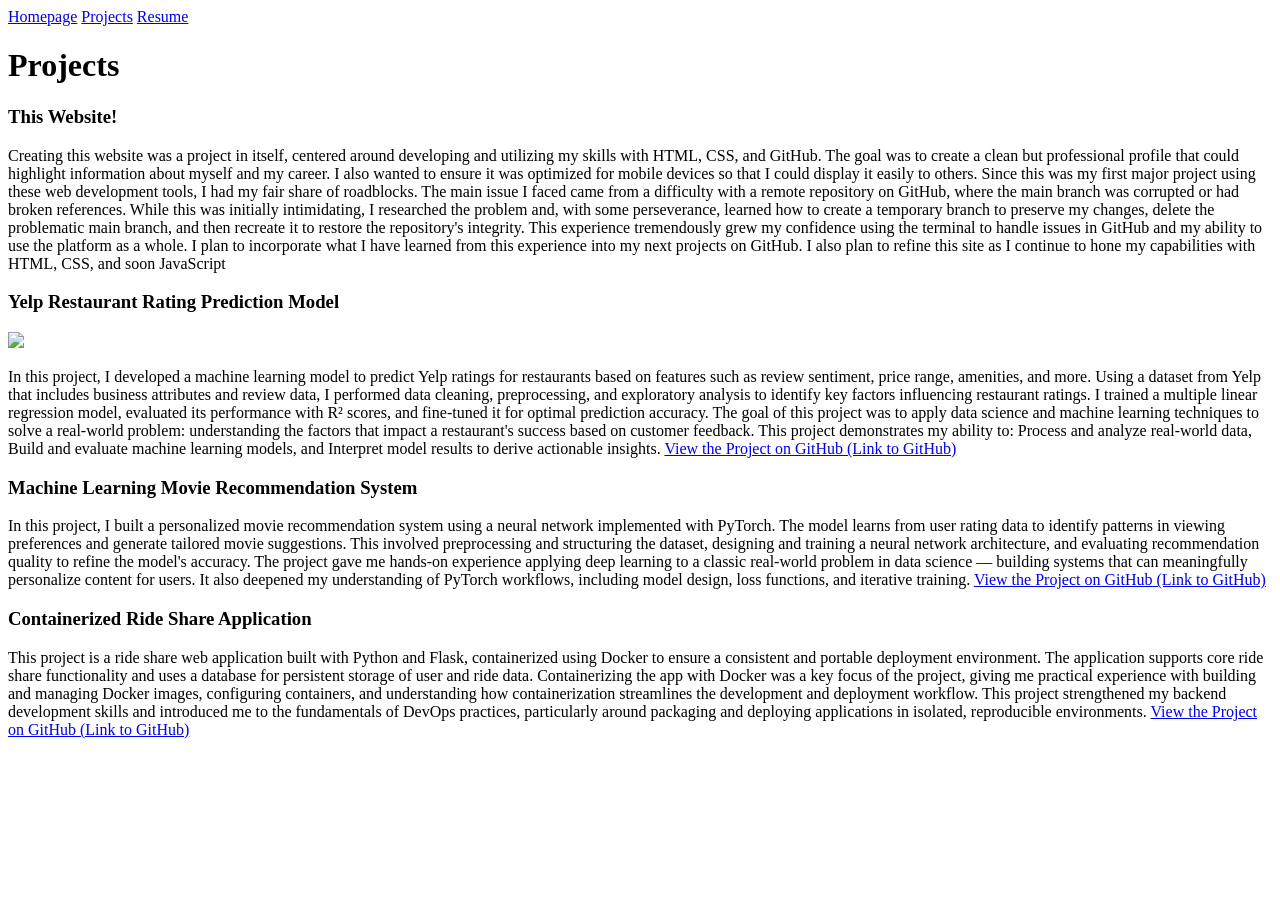
==== projects.html @ 477163e0 "Adding new project information" ====
<!DOCTYPE html>
<html lang="en">
<head>
    <meta charset="UTF-8">
    <meta name="viewport" content="width=device-width, initial-scale=1.0">
    <title>Projects</title>
    <link rel="stylesheet" href="./resources/css/index.css">
</head>
<body class = "main">
    <div class="buttons">
        <a href="./index.html">Homepage</a>
        <a href="./projects.html">Projects</a>
        <a href="./resume.html">Resume</a>
    </div>
    <div  class = "HomepageContent">
        <h1 id = "Title">Projects</h1>
        <div id = "Projects">
            <h3>This Website!</h3>
            <div>
                <p>
                    Creating this website was a project in itself, centered around developing and utilizing my skills with HTML, CSS, and GitHub.
                     The goal was to create a clean but professional profile that could highlight information about myself and my career. I also wanted 
                     to ensure it was optimized for mobile devices so that I could display it easily to others. Since this was my first major project using 
                     these web development tools, I had my fair share of roadblocks. The main issue I faced came from a difficulty with a remote repository on GitHub, where the 
                     main branch was corrupted or had broken references. While this was initially intimidating, I researched the problem and, with some perseverance, 
                     learned how to create a temporary branch to preserve my changes, delete the problematic main branch, and then recreate it to restore the repository's integrity. 
                     This experience tremendously grew my confidence using the terminal to handle issues in GitHub and my ability to use the platform as a whole. 
                     I plan to incorporate what I have learned from this experience into my next projects on GitHub. I also plan to refine this site as 
                     I continue to hone my capabilities with HTML, CSS, and soon JavaScript
                </p>
            </div>
             <h3>Yelp Restaurant Rating Prediction Model</h3>
             <img id="YelpExample" src="./resources/images/YelpRatingModelExample.jpg">
            <div>
                <p>
                    In this project, I developed a machine learning model to predict Yelp ratings for restaurants based on features such as review sentiment, price range, amenities, and more. 
                    Using a dataset from Yelp that includes business attributes and review data, 
                    I performed data cleaning, preprocessing, and exploratory analysis to identify key factors influencing restaurant ratings.
                    I trained a multiple linear regression model, evaluated its performance with R² scores, and fine-tuned it for optimal prediction accuracy. 
                    The goal of this project was to apply data science and machine learning techniques to solve a real-world problem: 
                    understanding the factors that impact a restaurant's success based on customer feedback.
                    This project demonstrates my ability to: 
                    Process and analyze real-world data, Build and evaluate machine learning models, and Interpret model results to derive actionable insights.
                    <a href = "https://github.com/andronic11/YelpRatingsPredict">View the Project on GitHub (Link to GitHub)</a>
                </p>
            </div>
            <h3>Machine Learning Movie Recommendation System</h3>
            <div>
                <p>
                    In this project, I built a personalized movie recommendation system using a neural network implemented with PyTorch.
                    The model learns from user rating data to identify patterns in viewing preferences and generate tailored movie suggestions.
                    This involved preprocessing and structuring the dataset, designing and training a neural network architecture, and evaluating recommendation
                    quality to refine the model's accuracy. The project gave me hands-on experience applying deep learning to a classic real-world problem
                    in data science — building systems that can meaningfully personalize content for users. It also deepened my understanding of
                    PyTorch workflows, including model design, loss functions, and iterative training.
                    <a href="https://github.com/andronic11/Machine-Learning-Movie-Recommendation">View the Project on GitHub (Link to GitHub)</a>
                </p>
            </div>
            <h3>Containerized Ride Share Application</h3>
            <div>
                <p>
                    This project is a ride share web application built with Python and Flask, containerized using Docker to ensure a consistent and
                    portable deployment environment. The application supports core ride share functionality and uses a database for persistent storage
                    of user and ride data. Containerizing the app with Docker was a key focus of the project, giving me practical experience with
                    building and managing Docker images, configuring containers, and understanding how containerization streamlines the development
                    and deployment workflow. This project strengthened my backend development skills and introduced me to the fundamentals of
                    DevOps practices, particularly around packaging and deploying applications in isolated, reproducible environments.
                    <a href="https://github.com/andronic11/Containerized-Ride-Share-App">View the Project on GitHub (Link to GitHub)</a>
                </p>
            </div>
        </div>
    </div>
    
</body>
</html>
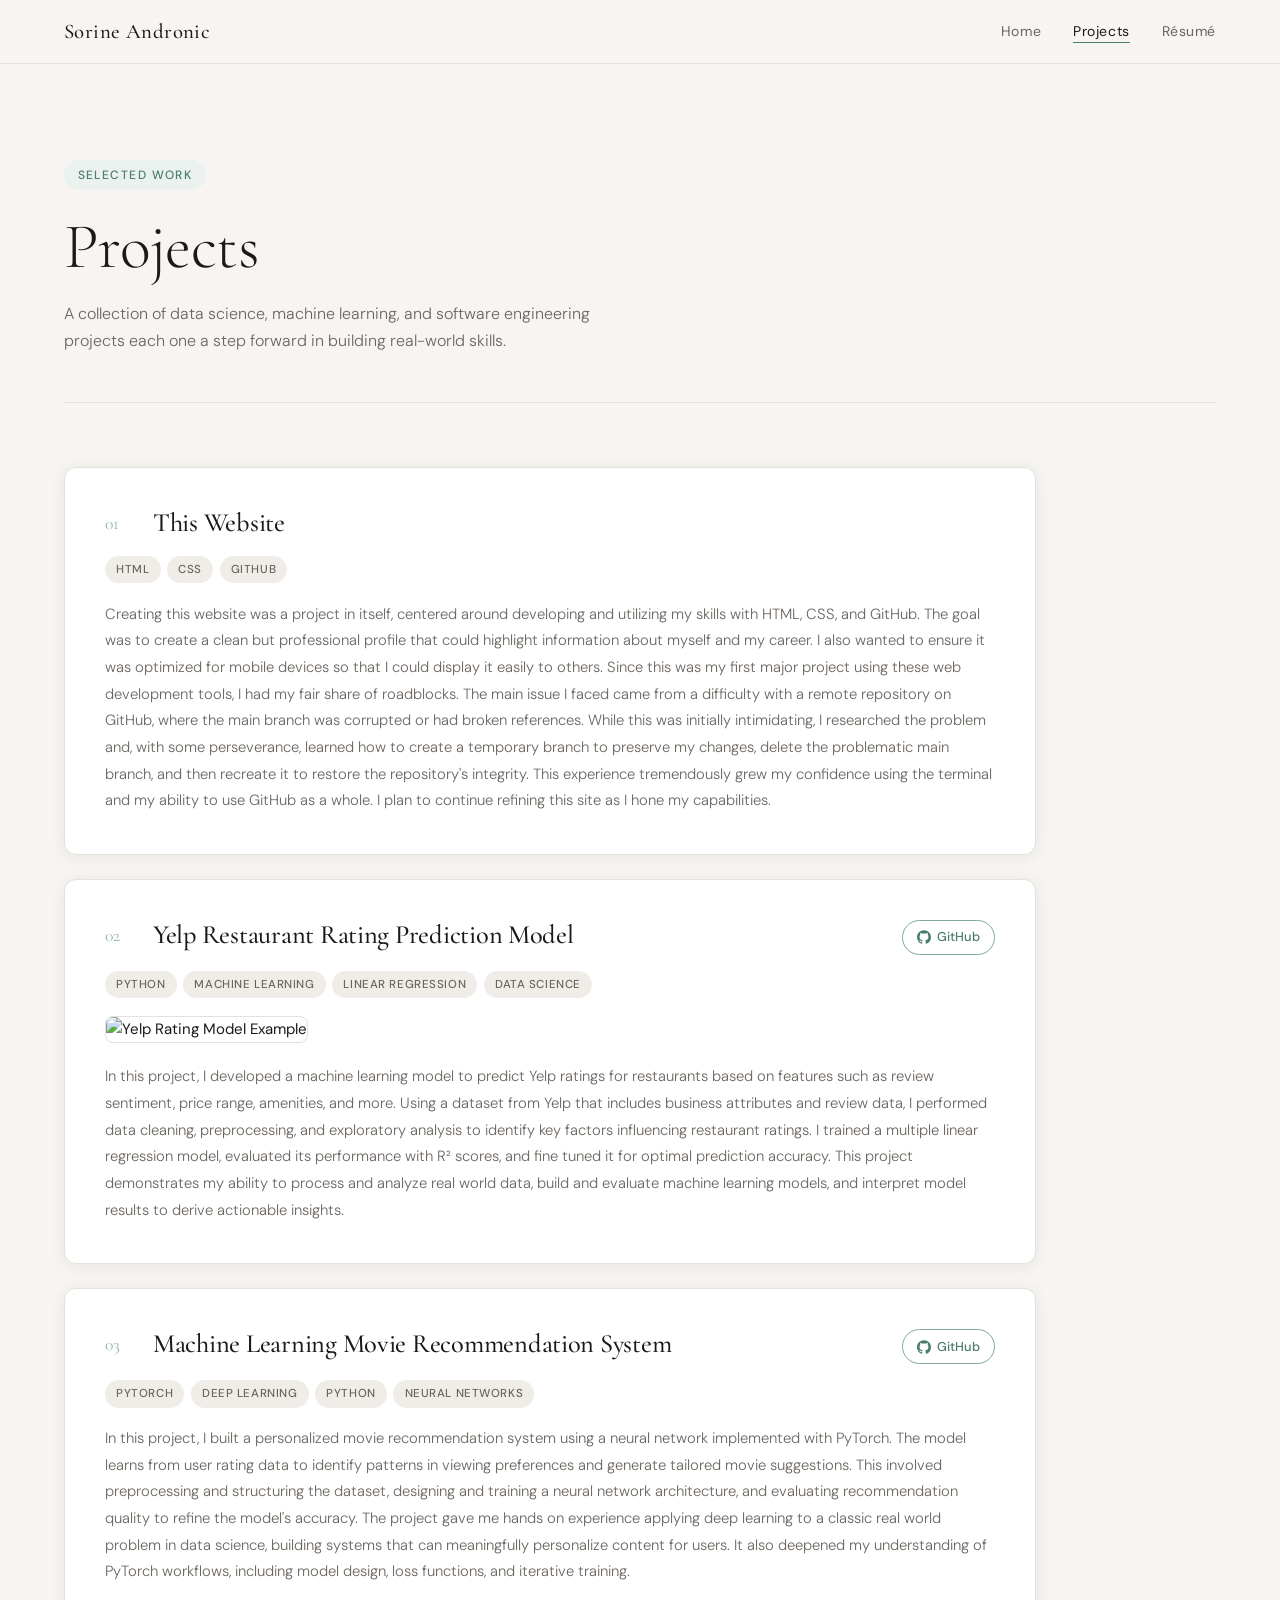
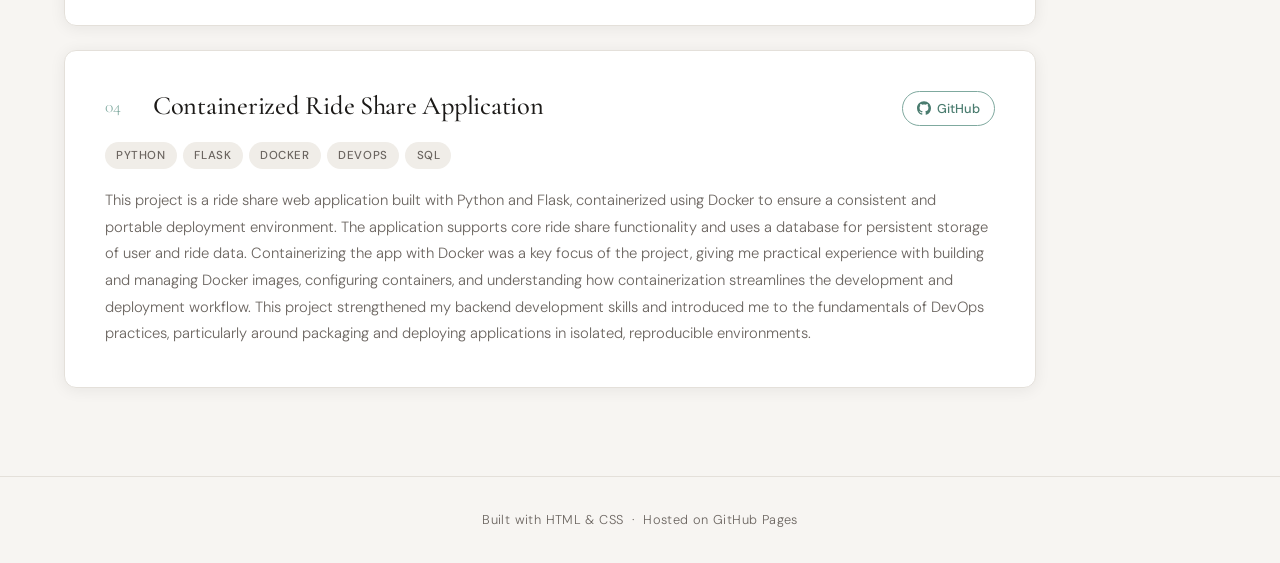
==== commit a2e13e38: "Updating resume styling" ====
--- a/projects.html
+++ b/projects.html
@@ -3,73 +3,136 @@
 <head>
     <meta charset="UTF-8">
     <meta name="viewport" content="width=device-width, initial-scale=1.0">
-    <title>Projects</title>
+    <title>Projects — Sorine Andronic</title>
     <link rel="stylesheet" href="./resources/css/index.css">
 </head>
-<body class = "main">
-    <div class="buttons">
-        <a href="./index.html">Homepage</a>
-        <a href="./projects.html">Projects</a>
-        <a href="./resume.html">Resume</a>
-    </div>
-    <div  class = "HomepageContent">
-        <h1 id = "Title">Projects</h1>
-        <div id = "Projects">
-            <h3>This Website!</h3>
-            <div>
-                <p>
-                    Creating this website was a project in itself, centered around developing and utilizing my skills with HTML, CSS, and GitHub.
-                     The goal was to create a clean but professional profile that could highlight information about myself and my career. I also wanted 
-                     to ensure it was optimized for mobile devices so that I could display it easily to others. Since this was my first major project using 
-                     these web development tools, I had my fair share of roadblocks. The main issue I faced came from a difficulty with a remote repository on GitHub, where the 
-                     main branch was corrupted or had broken references. While this was initially intimidating, I researched the problem and, with some perseverance, 
-                     learned how to create a temporary branch to preserve my changes, delete the problematic main branch, and then recreate it to restore the repository's integrity. 
-                     This experience tremendously grew my confidence using the terminal to handle issues in GitHub and my ability to use the platform as a whole. 
-                     I plan to incorporate what I have learned from this experience into my next projects on GitHub. I also plan to refine this site as 
-                     I continue to hone my capabilities with HTML, CSS, and soon JavaScript
-                </p>
+<body>
+
+    <nav>
+        <a href="./index.html" class="nav-logo">Sorine Andronic</a>
+        <ul class="nav-links">
+            <li><a href="./index.html">Home</a></li>
+            <li><a href="./projects.html" class="active">Projects</a></li>
+            <li><a href="./resume.html">Résumé</a></li>
+        </ul>
+    </nav>
+
+    <header class="hero">
+        <span class="hero-label">Selected Work</span>
+        <h1>Projects</h1>
+        <p>A collection of data science, machine learning, and software engineering projects each one a step forward in building real-world skills.</p>
+    </header>
+
+    <div class="section-divider"></div>
+
+    <main class="projects-section">
+
+        <article class="project-card">
+            <div class="card-header">
+                <div class="card-title-group">
+                    <span class="card-number">01</span>
+                    <h2>This Website</h2>
+                </div>
             </div>
-             <h3>Yelp Restaurant Rating Prediction Model</h3>
-             <img id="YelpExample" src="./resources/images/YelpRatingModelExample.jpg">
-            <div>
-                <p>
-                    In this project, I developed a machine learning model to predict Yelp ratings for restaurants based on features such as review sentiment, price range, amenities, and more. 
-                    Using a dataset from Yelp that includes business attributes and review data, 
-                    I performed data cleaning, preprocessing, and exploratory analysis to identify key factors influencing restaurant ratings.
-                    I trained a multiple linear regression model, evaluated its performance with R² scores, and fine-tuned it for optimal prediction accuracy. 
-                    The goal of this project was to apply data science and machine learning techniques to solve a real-world problem: 
-                    understanding the factors that impact a restaurant's success based on customer feedback.
-                    This project demonstrates my ability to: 
-                    Process and analyze real-world data, Build and evaluate machine learning models, and Interpret model results to derive actionable insights.
-                    <a href = "https://github.com/andronic11/YelpRatingsPredict">View the Project on GitHub (Link to GitHub)</a>
-                </p>
+            <div class="card-tags">
+                <span class="tag">HTML</span>
+                <span class="tag">CSS</span>
+                <span class="tag">GitHub</span>
             </div>
-            <h3>Machine Learning Movie Recommendation System</h3>
-            <div>
-                <p>
-                    In this project, I built a personalized movie recommendation system using a neural network implemented with PyTorch.
-                    The model learns from user rating data to identify patterns in viewing preferences and generate tailored movie suggestions.
-                    This involved preprocessing and structuring the dataset, designing and training a neural network architecture, and evaluating recommendation
-                    quality to refine the model's accuracy. The project gave me hands-on experience applying deep learning to a classic real-world problem
-                    in data science — building systems that can meaningfully personalize content for users. It also deepened my understanding of
-                    PyTorch workflows, including model design, loss functions, and iterative training.
-                    <a href="https://github.com/andronic11/Machine-Learning-Movie-Recommendation">View the Project on GitHub (Link to GitHub)</a>
-                </p>
+            <div class="card-body">
+                <p>Creating this website was a project in itself, centered around developing and utilizing my skills with HTML, CSS, and GitHub. 
+                    The goal was to create a clean but professional profile that could highlight information about myself and my career. 
+                    I also wanted to ensure it was optimized for mobile devices so that I could display it easily to others. 
+                    Since this was my first major project using these web development tools, I had my fair share of roadblocks. 
+                    The main issue I faced came from a difficulty with a remote repository on GitHub, where the main branch was corrupted or had broken references.
+                     While this was initially intimidating, I researched the problem and, with some perseverance, learned how to create a temporary branch to preserve my changes, delete the problematic main branch, and then recreate it to restore the repository's integrity. 
+                     This experience tremendously grew my confidence using the terminal and my ability to use GitHub as a whole. I plan to continue refining this site as I hone my capabilities.</p>
             </div>
-            <h3>Containerized Ride Share Application</h3>
-            <div>
-                <p>
-                    This project is a ride share web application built with Python and Flask, containerized using Docker to ensure a consistent and
-                    portable deployment environment. The application supports core ride share functionality and uses a database for persistent storage
-                    of user and ride data. Containerizing the app with Docker was a key focus of the project, giving me practical experience with
-                    building and managing Docker images, configuring containers, and understanding how containerization streamlines the development
-                    and deployment workflow. This project strengthened my backend development skills and introduced me to the fundamentals of
-                    DevOps practices, particularly around packaging and deploying applications in isolated, reproducible environments.
-                    <a href="https://github.com/andronic11/Containerized-Ride-Share-App">View the Project on GitHub (Link to GitHub)</a>
-                </p>
+        </article>
+
+        <article class="project-card">
+            <div class="card-header">
+                <div class="card-title-group">
+                    <span class="card-number">02</span>
+                    <h2>Yelp Restaurant Rating Prediction Model</h2>
+                </div>
+                <a href="https://github.com/andronic11/YelpRatingsPredict" target="_blank" class="github-link">
+                    <svg viewBox="0 0 24 24" xmlns="http://www.w3.org/2000/svg"><path d="M12 .297c-6.63 0-12 5.373-12 12 0 5.303 3.438 9.8 8.205 11.385.6.113.82-.258.82-.577 0-.285-.01-1.04-.015-2.04-3.338.724-4.042-1.61-4.042-1.61C4.422 18.07 3.633 17.7 3.633 17.7c-1.087-.744.084-.729.084-.729 1.205.084 1.838 1.236 1.838 1.236 1.07 1.835 2.809 1.305 3.495.998.108-.776.417-1.305.76-1.605-2.665-.3-5.466-1.332-5.466-5.93 0-1.31.465-2.38 1.235-3.22-.135-.303-.54-1.523.105-3.176 0 0 1.005-.322 3.3 1.23.96-.267 1.98-.399 3-.405 1.02.006 2.04.138 3 .405 2.28-1.552 3.285-1.23 3.285-1.23.645 1.653.24 2.873.12 3.176.765.84 1.23 1.91 1.23 3.22 0 4.61-2.805 5.625-5.475 5.92.42.36.81 1.096.81 2.22 0 1.606-.015 2.896-.015 3.286 0 .315.21.69.825.57C20.565 22.092 24 17.592 24 12.297c0-6.627-5.373-12-12-12"/></svg>
+                    GitHub
+                </a>
             </div>
-        </div>
-    </div>
-    
+            <div class="card-tags">
+                <span class="tag">Python</span>
+                <span class="tag">Machine Learning</span>
+                <span class="tag">Linear Regression</span>
+                <span class="tag">Data Science</span>
+            </div>
+            <img class="card-image" src="./resources/images/YelpRatingModelExample.jpg" alt="Yelp Rating Model Example">
+            <div class="card-body">
+                <p>In this project, I developed a machine learning model to predict Yelp ratings for restaurants based on features such as review sentiment, price range, amenities, and more. 
+                    Using a dataset from Yelp that includes business attributes and review data, I performed data cleaning, preprocessing, and exploratory analysis to identify key factors influencing restaurant ratings. 
+                    I trained a multiple linear regression model, evaluated its performance with R² scores, and fine tuned it for optimal prediction accuracy. 
+                    This project demonstrates my ability to process and analyze real world data, build and evaluate machine learning models, and interpret model results to derive actionable insights.</p>
+            </div>
+        </article>
+
+        <article class="project-card">
+            <div class="card-header">
+                <div class="card-title-group">
+                    <span class="card-number">03</span>
+                    <h2>Machine Learning Movie Recommendation System</h2>
+                </div>
+                <a href="https://github.com/andronic11/Machine-Learning-Movie-Recommendation" target="_blank" class="github-link">
+                    <svg viewBox="0 0 24 24" xmlns="http://www.w3.org/2000/svg"><path d="M12 .297c-6.63 0-12 5.373-12 12 0 5.303 3.438 9.8 8.205 11.385.6.113.82-.258.82-.577 0-.285-.01-1.04-.015-2.04-3.338.724-4.042-1.61-4.042-1.61C4.422 18.07 3.633 17.7 3.633 17.7c-1.087-.744.084-.729.084-.729 1.205.084 1.838 1.236 1.838 1.236 1.07 1.835 2.809 1.305 3.495.998.108-.776.417-1.305.76-1.605-2.665-.3-5.466-1.332-5.466-5.93 0-1.31.465-2.38 1.235-3.22-.135-.303-.54-1.523.105-3.176 0 0 1.005-.322 3.3 1.23.96-.267 1.98-.399 3-.405 1.02.006 2.04.138 3 .405 2.28-1.552 3.285-1.23 3.285-1.23.645 1.653.24 2.873.12 3.176.765.84 1.23 1.91 1.23 3.22 0 4.61-2.805 5.625-5.475 5.92.42.36.81 1.096.81 2.22 0 1.606-.015 2.896-.015 3.286 0 .315.21.69.825.57C20.565 22.092 24 17.592 24 12.297c0-6.627-5.373-12-12-12"/></svg>
+                    GitHub
+                </a>
+            </div>
+            <div class="card-tags">
+                <span class="tag">PyTorch</span>
+                <span class="tag">Deep Learning</span>
+                <span class="tag">Python</span>
+                <span class="tag">Neural Networks</span>
+            </div>
+            <div class="card-body">
+                <p>In this project, I built a personalized movie recommendation system using a neural network implemented with PyTorch. 
+                    The model learns from user rating data to identify patterns in viewing preferences and generate tailored movie suggestions. 
+                    This involved preprocessing and structuring the dataset, designing and training a neural network architecture, and evaluating recommendation quality to refine the model's accuracy. 
+                    The project gave me hands on experience applying deep learning to a classic real world problem in data science, building systems that can meaningfully personalize content for users. 
+                    It also deepened my understanding of PyTorch workflows, including model design, loss functions, and iterative training.</p>
+            </div>
+        </article>
+
+        <article class="project-card">
+            <div class="card-header">
+                <div class="card-title-group">
+                    <span class="card-number">04</span>
+                    <h2>Containerized Ride Share Application</h2>
+                </div>
+                <a href="https://github.com/andronic11/Containerized-Ride-Share-App" target="_blank" class="github-link">
+                    <svg viewBox="0 0 24 24" xmlns="http://www.w3.org/2000/svg"><path d="M12 .297c-6.63 0-12 5.373-12 12 0 5.303 3.438 9.8 8.205 11.385.6.113.82-.258.82-.577 0-.285-.01-1.04-.015-2.04-3.338.724-4.042-1.61-4.042-1.61C4.422 18.07 3.633 17.7 3.633 17.7c-1.087-.744.084-.729.084-.729 1.205.084 1.838 1.236 1.838 1.236 1.07 1.835 2.809 1.305 3.495.998.108-.776.417-1.305.76-1.605-2.665-.3-5.466-1.332-5.466-5.93 0-1.31.465-2.38 1.235-3.22-.135-.303-.54-1.523.105-3.176 0 0 1.005-.322 3.3 1.23.96-.267 1.98-.399 3-.405 1.02.006 2.04.138 3 .405 2.28-1.552 3.285-1.23 3.285-1.23.645 1.653.24 2.873.12 3.176.765.84 1.23 1.91 1.23 3.22 0 4.61-2.805 5.625-5.475 5.92.42.36.81 1.096.81 2.22 0 1.606-.015 2.896-.015 3.286 0 .315.21.69.825.57C20.565 22.092 24 17.592 24 12.297c0-6.627-5.373-12-12-12"/></svg>
+                    GitHub
+                </a>
+            </div>
+            <div class="card-tags">
+                <span class="tag">Python</span>
+                <span class="tag">Flask</span>
+                <span class="tag">Docker</span>
+                <span class="tag">DevOps</span>
+                <span class="tag">SQL</span>
+            </div>
+            <div class="card-body">
+                <p>This project is a ride share web application built with Python and Flask, containerized using Docker to ensure a consistent and portable deployment environment. 
+                    The application supports core ride share functionality and uses a database for persistent storage of user and ride data. Containerizing the app with Docker was a key focus of the project, 
+                    giving me practical experience with building and managing Docker images, configuring containers, and understanding how containerization streamlines the development and deployment workflow. 
+                    This project strengthened my backend development skills and introduced me to the fundamentals of DevOps practices, particularly around packaging and deploying applications in isolated, reproducible environments.</p>
+            </div>
+        </article>
+
+    </main>
+
+    <footer>
+        <p>Built with HTML &amp; CSS &nbsp;·&nbsp; Hosted on GitHub Pages</p>
+    </footer>
+
 </body>
-</html>
+</html>
--- a/resources/css/index.css
+++ b/resources/css/index.css
@@ -0,0 +1,546 @@
+@import url('https://fonts.googleapis.com/css2?family=Cormorant+Garamond:wght@300;400;500;600&family=DM+Sans:ital,wght@0,300;0,400;0,500;1,300&display=swap');
+
+
+*, *::before, *::after {
+    box-sizing: border-box;
+    margin: 0;
+    padding: 0;
+}
+
+:root {
+    --bg:            #F7F5F2;
+    --surface:       #FFFFFF;
+    --border:        #E4E0DA;
+    --text-primary:  #1C1A18;
+    --text-secondary:#6B6560;
+    --accent:        #4A7C6F;
+    --accent-light:  #EAF1EF;
+    --accent-muted:  #7FA99F;
+    --tag-bg:        #F0EDE8;
+    --shadow:        0 2px 16px rgba(28,26,24,0.07);
+    --shadow-hover:  0 8px 32px rgba(28,26,24,0.12);
+    --radius:        12px;
+}
+
+html {
+    scroll-behavior: smooth;
+}
+
+body {
+    font-family: 'DM Sans', sans-serif;
+    background: var(--bg);
+    color: var(--text-primary);
+    min-height: 100vh;
+    font-size: 15px;
+    line-height: 1.7;
+}
+
+/* ── NAV ── */
+nav {
+    position: sticky;
+    top: 0;
+    z-index: 100;
+    background: rgba(247,245,242,0.88);
+    backdrop-filter: blur(12px);
+    -webkit-backdrop-filter: blur(12px);
+    border-bottom: 1px solid var(--border);
+    padding: 0 clamp(1.5rem, 6vw, 4rem);
+    display: flex;
+    align-items: center;
+    justify-content: space-between;
+    height: 64px;
+}
+
+.nav-logo {
+    font-family: 'Cormorant Garamond', serif;
+    font-size: 1.3rem;
+    font-weight: 500;
+    color: var(--text-primary);
+    text-decoration: none;
+    letter-spacing: 0.02em;
+}
+
+.nav-links {
+    display: flex;
+    gap: 2rem;
+    list-style: none;
+}
+
+.nav-links a {
+    font-size: 0.875rem;
+    font-weight: 400;
+    color: var(--text-secondary);
+    text-decoration: none;
+    letter-spacing: 0.04em;
+    transition: color 0.2s;
+    position: relative;
+}
+
+.nav-links a::after {
+    content: '';
+    position: absolute;
+    bottom: -3px;
+    left: 0;
+    width: 0;
+    height: 1px;
+    background: var(--accent);
+    transition: width 0.25s ease;
+}
+
+.nav-links a:hover { color: var(--text-primary); }
+.nav-links a:hover::after,
+.nav-links a.active::after { width: 100%; }
+.nav-links a.active { color: var(--text-primary); }
+
+/* ── SECTION DIVIDER ── */
+.section-divider {
+    height: 1px;
+    background: var(--border);
+    margin: 0 clamp(1.5rem, 6vw, 4rem);
+}
+
+/* ── HERO ── */
+.hero {
+    padding: clamp(3rem, 8vw, 6rem) clamp(1.5rem, 6vw, 4rem) clamp(2rem, 5vw, 3rem);
+    max-width: 860px;
+}
+
+.hero-label {
+    display: inline-block;
+    font-size: 0.75rem;
+    font-weight: 500;
+    letter-spacing: 0.12em;
+    text-transform: uppercase;
+    color: var(--accent);
+    background: var(--accent-light);
+    padding: 0.3rem 0.85rem;
+    border-radius: 100px;
+    margin-bottom: 1.25rem;
+}
+
+.hero h1 {
+    font-family: 'Cormorant Garamond', serif;
+    font-size: clamp(2.5rem, 6vw, 4rem);
+    font-weight: 300;
+    line-height: 1.15;
+    color: var(--text-primary);
+    letter-spacing: -0.01em;
+    margin-bottom: 1rem;
+}
+
+.hero p {
+    font-size: 1rem;
+    color: var(--text-secondary);
+    max-width: 560px;
+    font-weight: 300;
+}
+
+/* ── FADE-UP ANIMATION ── */
+@keyframes fadeUp {
+    from { opacity: 0; transform: translateY(18px); }
+    to   { opacity: 1; transform: translateY(0); }
+}
+
+.fade-up {
+    opacity: 0;
+    transform: translateY(18px);
+    animation: fadeUp 0.5s ease forwards;
+}
+
+/* ── GITHUB LINK BUTTON ── */
+.github-link {
+    display: inline-flex;
+    align-items: center;
+    gap: 0.4rem;
+    font-size: 0.8rem;
+    font-weight: 500;
+    color: var(--accent);
+    text-decoration: none;
+    border: 1px solid var(--accent-muted);
+    padding: 0.35rem 0.85rem;
+    border-radius: 100px;
+    white-space: nowrap;
+    transition: background 0.2s, color 0.2s;
+    flex-shrink: 0;
+}
+
+.github-link:hover {
+    background: var(--accent);
+    color: #fff;
+    border-color: var(--accent);
+}
+
+.github-link svg {
+    width: 14px;
+    height: 14px;
+    fill: currentColor;
+}
+
+/* ── TAGS ── */
+.card-tags {
+    display: flex;
+    flex-wrap: wrap;
+    gap: 0.4rem;
+    margin-bottom: 1.1rem;
+}
+
+.tag {
+    font-size: 0.72rem;
+    font-weight: 500;
+    letter-spacing: 0.05em;
+    text-transform: uppercase;
+    background: var(--tag-bg);
+    color: var(--text-secondary);
+    padding: 0.25rem 0.7rem;
+    border-radius: 100px;
+}
+
+/* ── FOOTER ── */
+footer {
+    border-top: 1px solid var(--border);
+    padding: 2rem clamp(1.5rem, 6vw, 4rem);
+    text-align: center;
+    color: var(--text-secondary);
+    font-size: 0.8rem;
+    font-weight: 300;
+    letter-spacing: 0.03em;
+}
+
+/* ═══════════════════════════════════════════
+   HOMEPAGE
+═══════════════════════════════════════════ */
+
+.home-wrapper {
+    display: grid;
+    grid-template-columns: 1fr 1fr;
+    gap: 0;
+    min-height: calc(100vh - 64px);
+}
+
+/* Left column — intro text */
+.home-intro {
+    padding: clamp(3rem, 8vw, 6rem) clamp(2rem, 5vw, 4rem);
+    display: flex;
+    flex-direction: column;
+    justify-content: center;
+    border-right: 1px solid var(--border);
+    animation: fadeUp 0.6s ease forwards;
+}
+
+.home-intro .hero-label { margin-bottom: 1.5rem; }
+
+.home-intro h1 {
+    font-family: 'Cormorant Garamond', serif;
+    font-size: clamp(2.8rem, 5vw, 4.5rem);
+    font-weight: 300;
+    line-height: 1.1;
+    letter-spacing: -0.02em;
+    margin-bottom: 0.5rem;
+}
+
+.home-intro .subtitle {
+    font-size: 0.875rem;
+    letter-spacing: 0.08em;
+    text-transform: uppercase;
+    color: var(--accent);
+    font-weight: 500;
+    margin-bottom: 1.75rem;
+}
+
+.home-intro .bio {
+    font-size: 0.95rem;
+    color: var(--text-secondary);
+    font-weight: 300;
+    max-width: 480px;
+    line-height: 1.85;
+    margin-bottom: 2rem;
+}
+
+.contact-chip {
+    display: inline-flex;
+    align-items: center;
+    gap: 0.5rem;
+    font-size: 0.85rem;
+    color: var(--text-secondary);
+    background: var(--surface);
+    border: 1px solid var(--border);
+    padding: 0.5rem 1rem;
+    border-radius: 100px;
+    text-decoration: none;
+    width: fit-content;
+    transition: border-color 0.2s, color 0.2s;
+}
+
+.contact-chip:hover {
+    border-color: var(--accent-muted);
+    color: var(--accent);
+}
+
+.contact-chip svg {
+    width: 14px;
+    height: 14px;
+    fill: none;
+    stroke: currentColor;
+    stroke-width: 1.5;
+}
+
+/* Right column — headshot */
+.home-photo {
+    display: flex;
+    align-items: center;
+    justify-content: center;
+    padding: clamp(2rem, 5vw, 4rem);
+    background: var(--surface);
+    animation: fadeUp 0.6s ease 0.1s forwards;
+    opacity: 0;
+}
+
+.headshot-frame {
+    position: relative;
+    width: clamp(220px, 30vw, 340px);
+    aspect-ratio: 1;
+}
+
+.headshot-frame::before {
+    content: '';
+    position: absolute;
+    inset: -10px;
+    border: 1px solid var(--border);
+    border-radius: 50%;
+    opacity: 0.6;
+}
+
+.headshot-frame::after {
+    content: '';
+    position: absolute;
+    inset: -20px;
+    border: 1px solid var(--border);
+    border-radius: 50%;
+    opacity: 0.3;
+}
+
+#headshot {
+    width: 100%;
+    height: 100%;
+    object-fit: cover;
+    border-radius: 50%;
+    display: block;
+    border: 3px solid var(--surface);
+    box-shadow: var(--shadow-hover);
+}
+
+/* Highlights strip below the two columns */
+.home-highlights {
+    grid-column: 1 / -1;
+    border-top: 1px solid var(--border);
+    display: grid;
+    grid-template-columns: repeat(3, 1fr);
+    animation: fadeUp 0.6s ease 0.2s forwards;
+    opacity: 0;
+}
+
+.highlight-item {
+    padding: 2rem clamp(1.5rem, 4vw, 3rem);
+    border-right: 1px solid var(--border);
+}
+
+.highlight-item:last-child { border-right: none; }
+
+.highlight-item .h-label {
+    font-size: 0.7rem;
+    letter-spacing: 0.1em;
+    text-transform: uppercase;
+    color: var(--accent);
+    font-weight: 500;
+    margin-bottom: 0.4rem;
+}
+
+.highlight-item .h-value {
+    font-family: 'Cormorant Garamond', serif;
+    font-size: 1.05rem;
+    font-weight: 500;
+    color: var(--text-primary);
+    line-height: 1.3;
+}
+
+/* ═══════════════════════════════════════════
+   PROJECTS PAGE
+═══════════════════════════════════════════ */
+
+.projects-section {
+    padding: clamp(2.5rem, 6vw, 4rem) clamp(1.5rem, 6vw, 4rem);
+    max-width: 1100px;
+}
+
+.project-card {
+    background: var(--surface);
+    border: 1px solid var(--border);
+    border-radius: var(--radius);
+    padding: clamp(1.75rem, 4vw, 2.5rem);
+    margin-bottom: 1.5rem;
+    box-shadow: var(--shadow);
+    transition: box-shadow 0.3s ease, transform 0.3s ease, border-color 0.3s ease;
+    opacity: 0;
+    transform: translateY(18px);
+    animation: fadeUp 0.5s ease forwards;
+}
+
+.project-card:nth-child(1) { animation-delay: 0.05s; }
+.project-card:nth-child(2) { animation-delay: 0.12s; }
+.project-card:nth-child(3) { animation-delay: 0.19s; }
+.project-card:nth-child(4) { animation-delay: 0.26s; }
+
+.project-card:hover {
+    box-shadow: var(--shadow-hover);
+    transform: translateY(-3px);
+    border-color: var(--accent-muted);
+}
+
+.card-header {
+    display: flex;
+    align-items: flex-start;
+    justify-content: space-between;
+    gap: 1rem;
+    margin-bottom: 1rem;
+    flex-wrap: wrap;
+}
+
+.card-title-group {
+    display: flex;
+    align-items: center;
+    gap: 1rem;
+}
+
+.card-number {
+    font-family: 'Cormorant Garamond', serif;
+    font-size: 1.1rem;
+    font-weight: 300;
+    color: var(--accent-muted);
+    min-width: 2rem;
+}
+
+.card-header h2 {
+    font-family: 'Cormorant Garamond', serif;
+    font-size: clamp(1.3rem, 3vw, 1.65rem);
+    font-weight: 500;
+    color: var(--text-primary);
+    letter-spacing: -0.01em;
+    line-height: 1.2;
+}
+
+.card-body p {
+    color: var(--text-secondary);
+    font-size: 0.925rem;
+    line-height: 1.8;
+    font-weight: 300;
+}
+
+.card-image {
+    width: 100%;
+    max-height: 280px;
+    object-fit: cover;
+    border-radius: 8px;
+    border: 1px solid var(--border);
+    margin-bottom: 1.25rem;
+}
+
+/* ═══════════════════════════════════════════
+   RESUME PAGE
+═══════════════════════════════════════════ */
+
+.resume-section {
+    padding: clamp(2rem, 5vw, 3.5rem) clamp(1.5rem, 6vw, 4rem);
+    max-width: 900px;
+    width: 100%;
+    animation: fadeUp 0.5s ease forwards;
+}
+
+.resume-frame {
+    background: var(--surface);
+    border: 1px solid var(--border);
+    border-radius: var(--radius);
+    box-shadow: var(--shadow);
+    overflow: hidden;
+}
+
+#resume {
+    width: 100%;
+    display: block;
+    border-radius: var(--radius);
+}
+
+.resume-actions {
+    display: flex;
+    align-items: center;
+    justify-content: flex-end;
+    gap: 0.75rem;
+    padding: 1rem 1.5rem;
+    border-top: 1px solid var(--border);
+    background: var(--bg);
+}
+
+.btn-outline {
+    display: inline-flex;
+    align-items: center;
+    gap: 0.4rem;
+    font-size: 0.8rem;
+    font-weight: 500;
+    color: var(--accent);
+    text-decoration: none;
+    border: 1px solid var(--accent-muted);
+    padding: 0.4rem 1rem;
+    border-radius: 100px;
+    transition: background 0.2s, color 0.2s;
+    letter-spacing: 0.03em;
+}
+
+.btn-outline:hover {
+    background: var(--accent);
+    color: #fff;
+    border-color: var(--accent);
+}
+
+/* ── RESPONSIVE ── */
+@media (max-width: 768px) {
+    .home-wrapper {
+        grid-template-columns: 1fr;
+    }
+
+    .home-intro {
+        border-right: none;
+        border-bottom: 1px solid var(--border);
+        padding-bottom: 2.5rem;
+    }
+
+    .home-photo {
+        padding: 2.5rem 2rem;
+    }
+
+    .home-highlights {
+        grid-template-columns: 1fr;
+    }
+
+    .highlight-item {
+        border-right: none;
+        border-bottom: 1px solid var(--border);
+    }
+
+    .highlight-item:last-child { border-bottom: none; }
+
+    .card-header {
+        flex-direction: column;
+        align-items: flex-start;
+    }
+
+    .github-link {
+        align-self: flex-start;
+    }
+}
+
+@media (max-width: 480px) {
+    .nav-links { gap: 1.25rem; }
+
+    .headshot-frame {
+        width: 200px;
+    }
+}
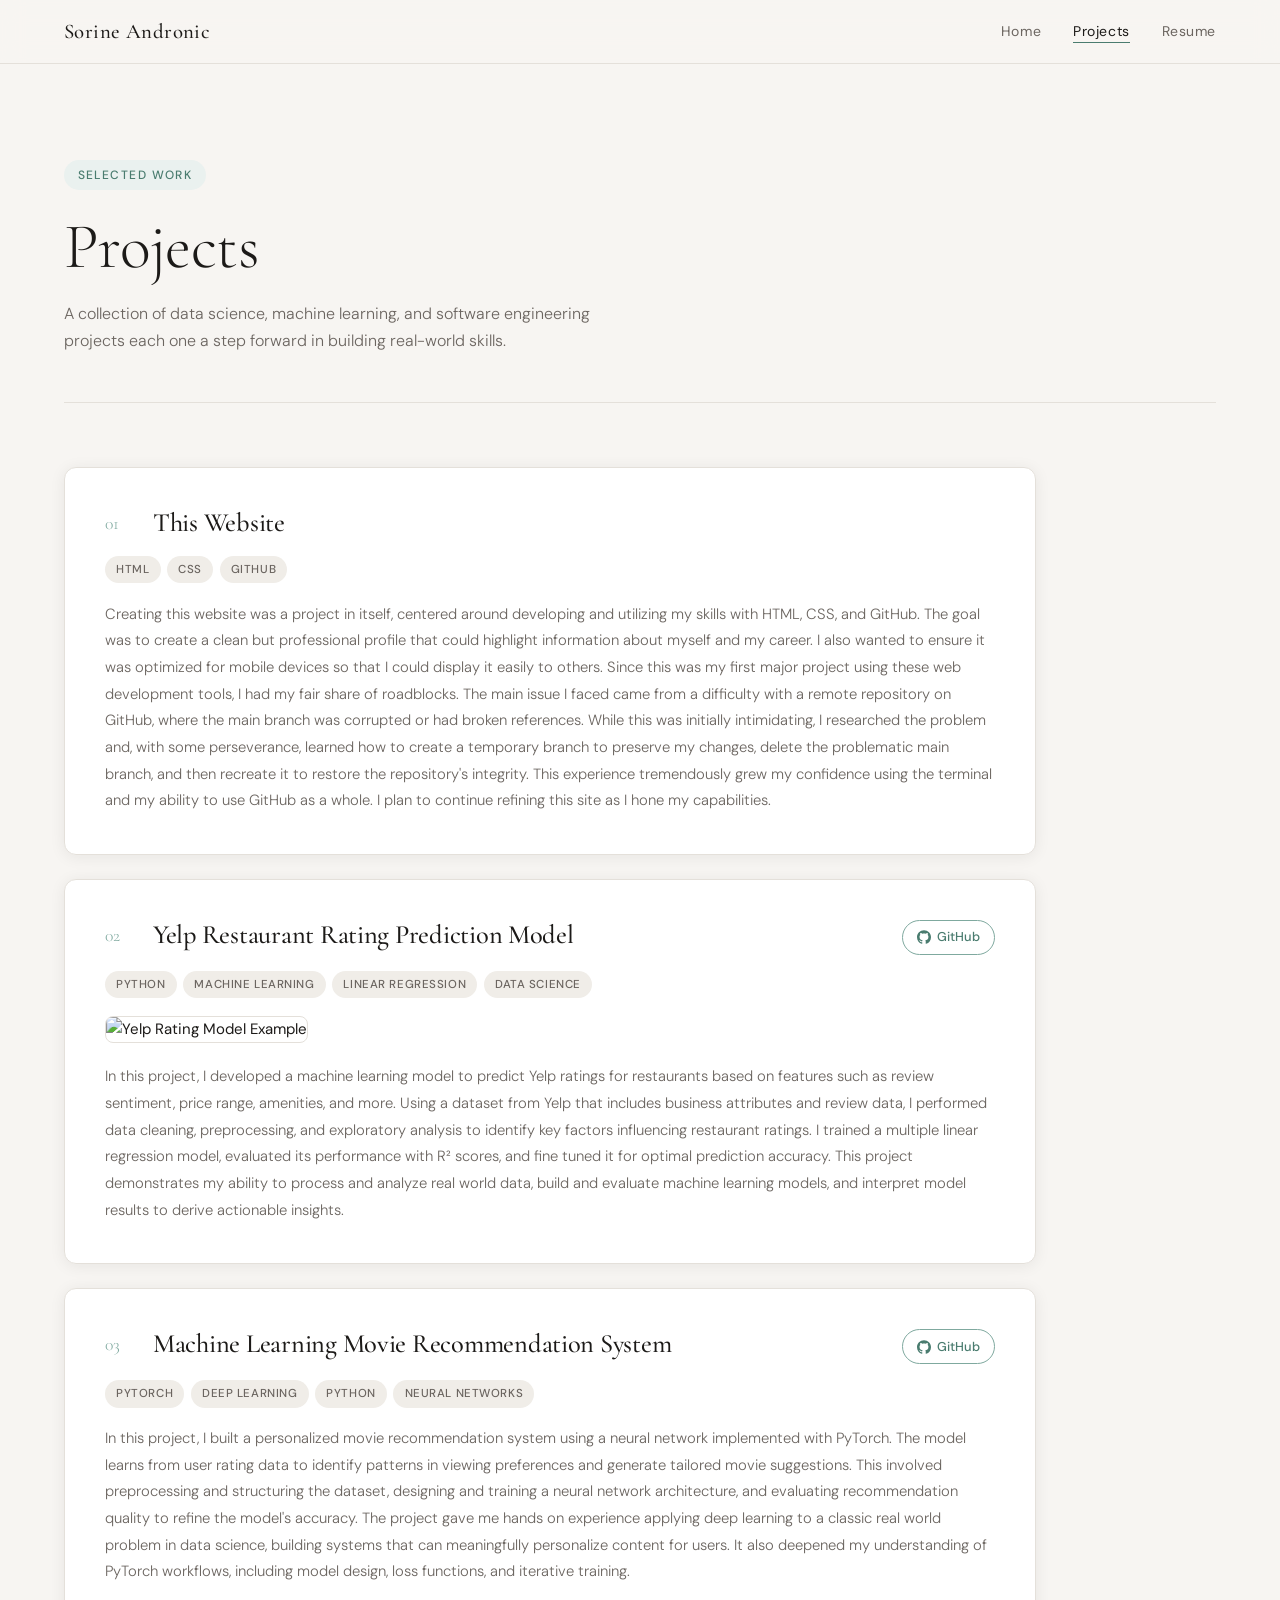
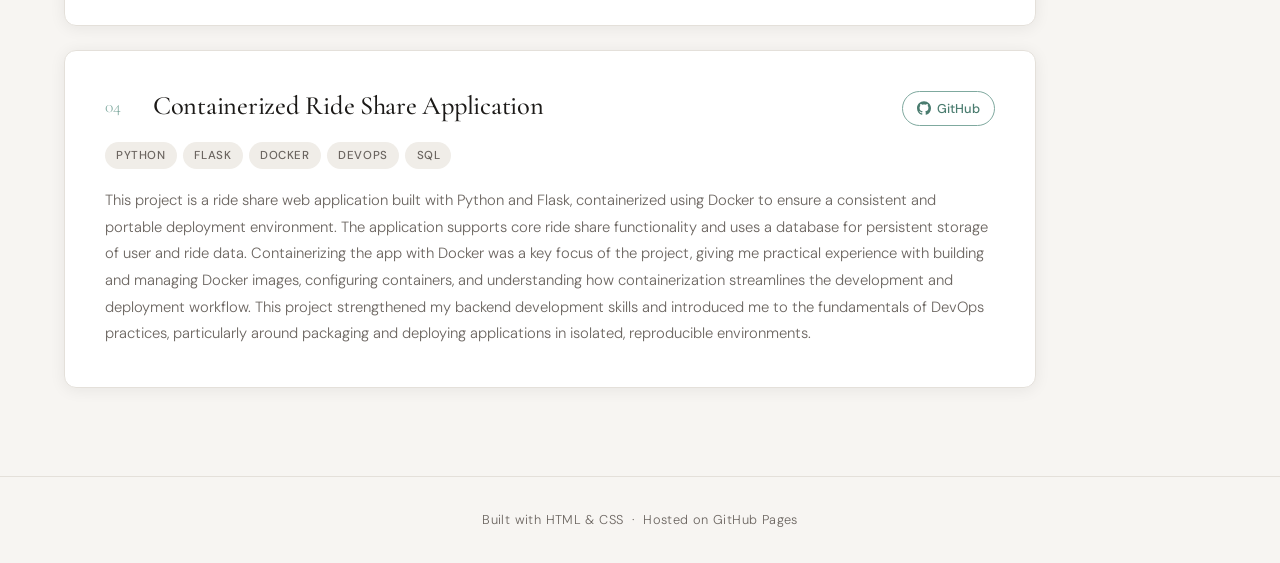
==== commit 57ca464f: "Editing" ====
--- a/projects.html
+++ b/projects.html
@@ -13,7 +13,7 @@
         <ul class="nav-links">
             <li><a href="./index.html">Home</a></li>
             <li><a href="./projects.html" class="active">Projects</a></li>
-            <li><a href="./resume.html">Résumé</a></li>
+            <li><a href="./resume.html">Resume</a></li>
         </ul>
     </nav>
 
@@ -135,4 +135,4 @@
     </footer>
 
 </body>
-</html>+</html>
--- a/resources/css/index.css
+++ b/resources/css/index.css
@@ -1,6 +1,7 @@
+
 @import url('https://fonts.googleapis.com/css2?family=Cormorant+Garamond:wght@300;400;500;600&family=DM+Sans:ital,wght@0,300;0,400;0,500;1,300&display=swap');
 
-
+/* ── RESET & BASE ── */
 *, *::before, *::after {
     box-sizing: border-box;
     margin: 0;
@@ -543,4 +544,4 @@
     .headshot-frame {
         width: 200px;
     }
-}+}
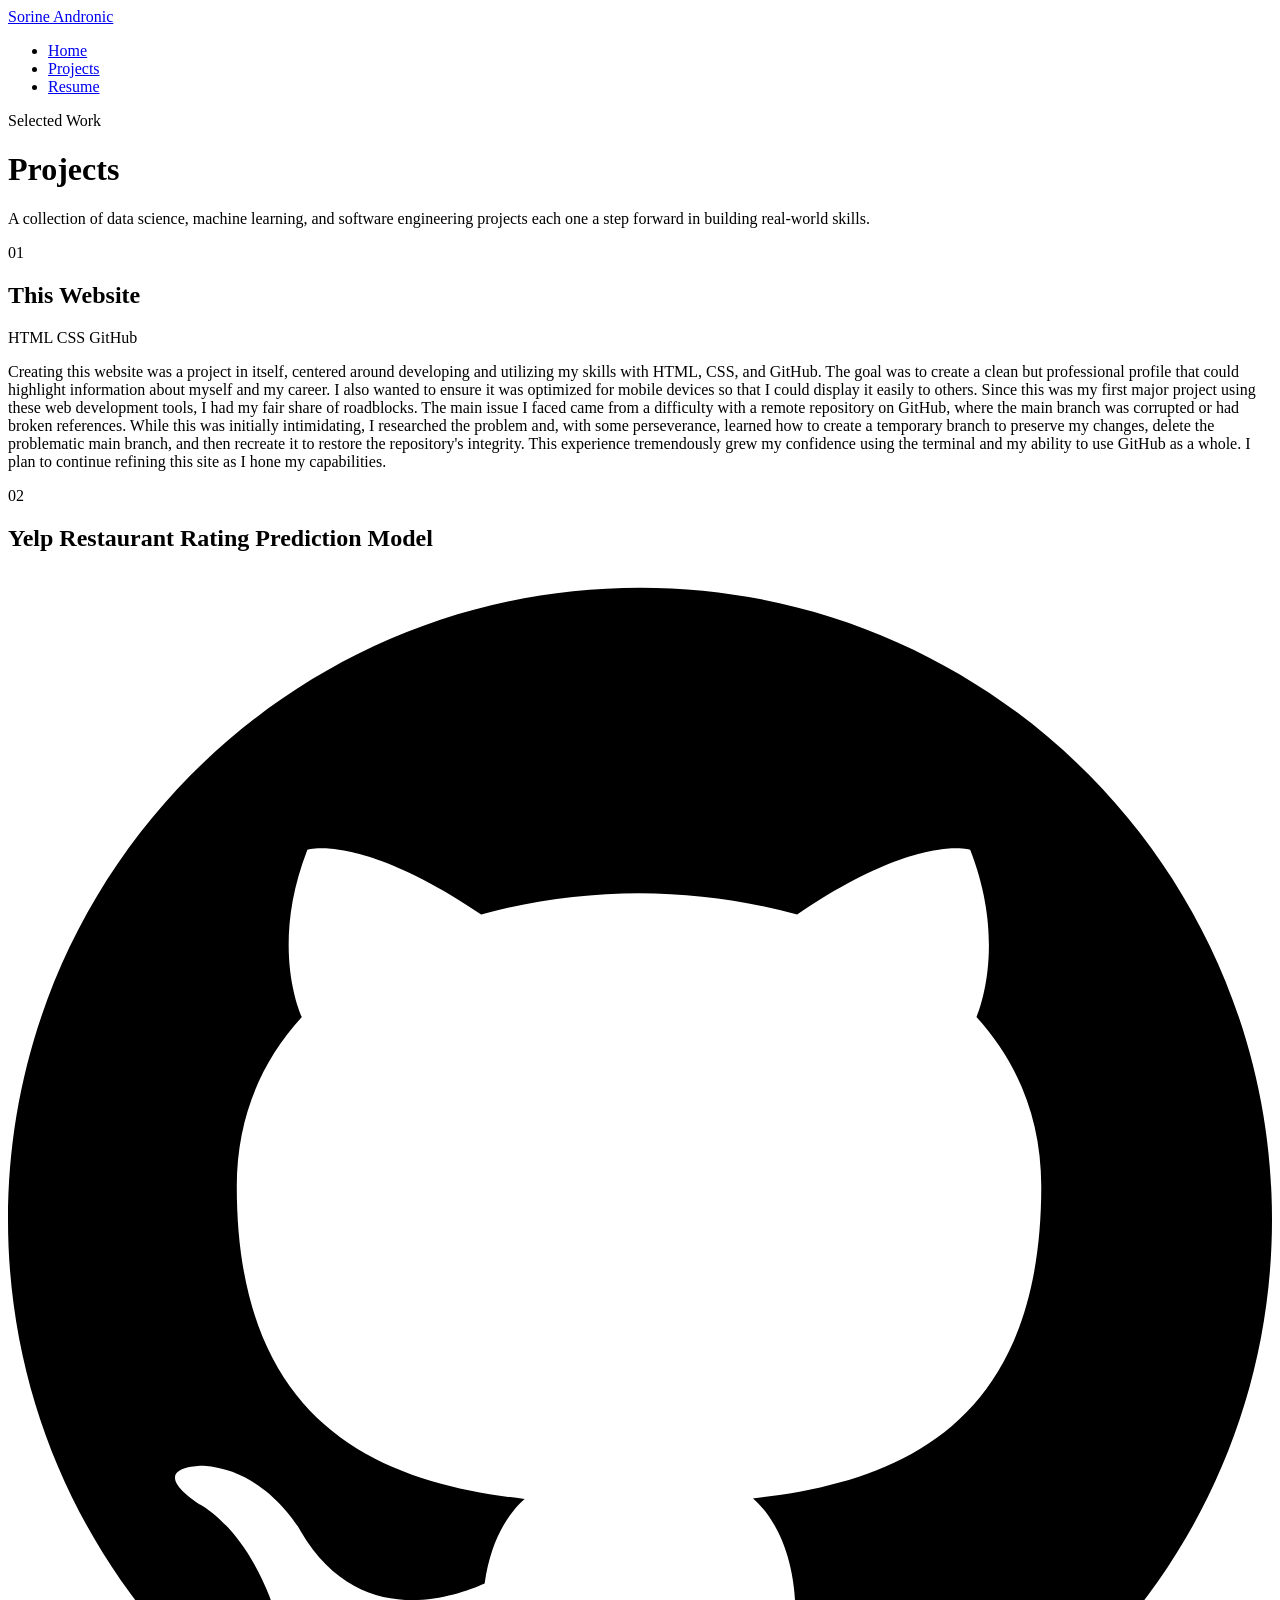
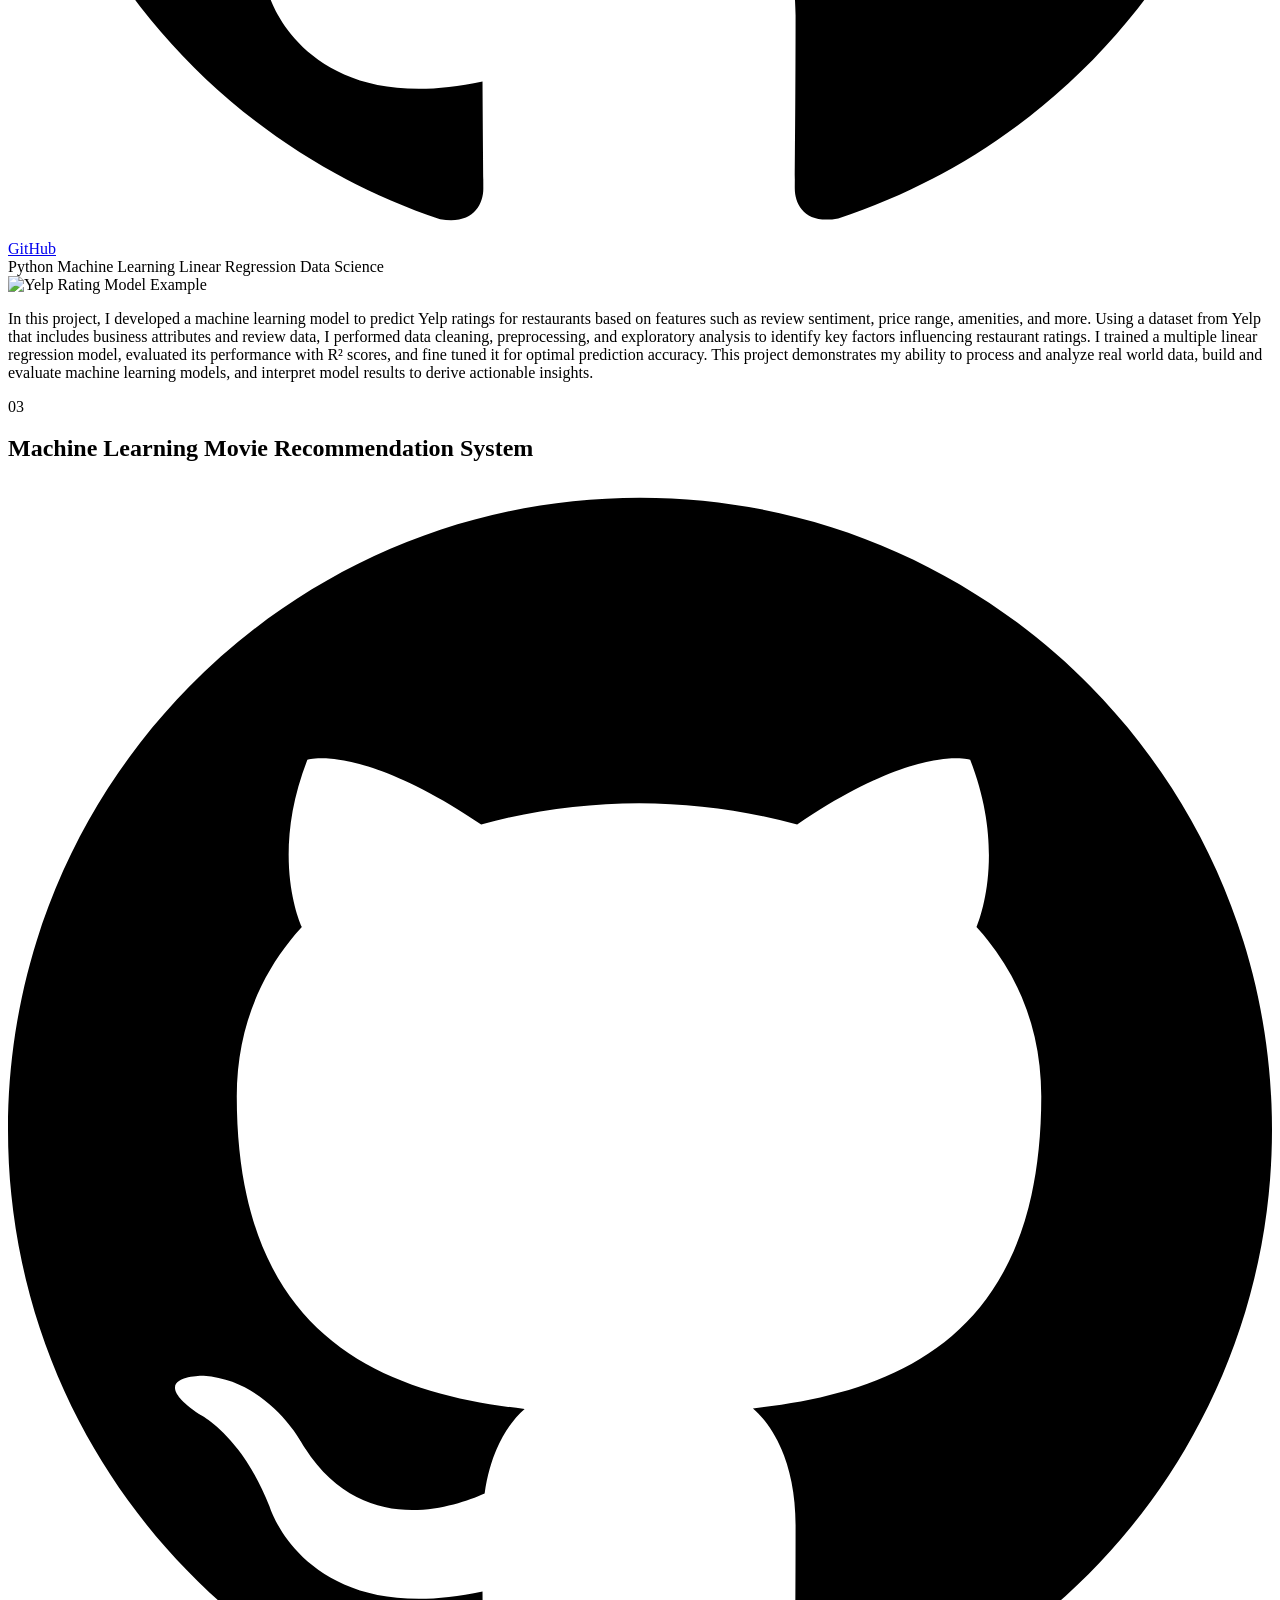
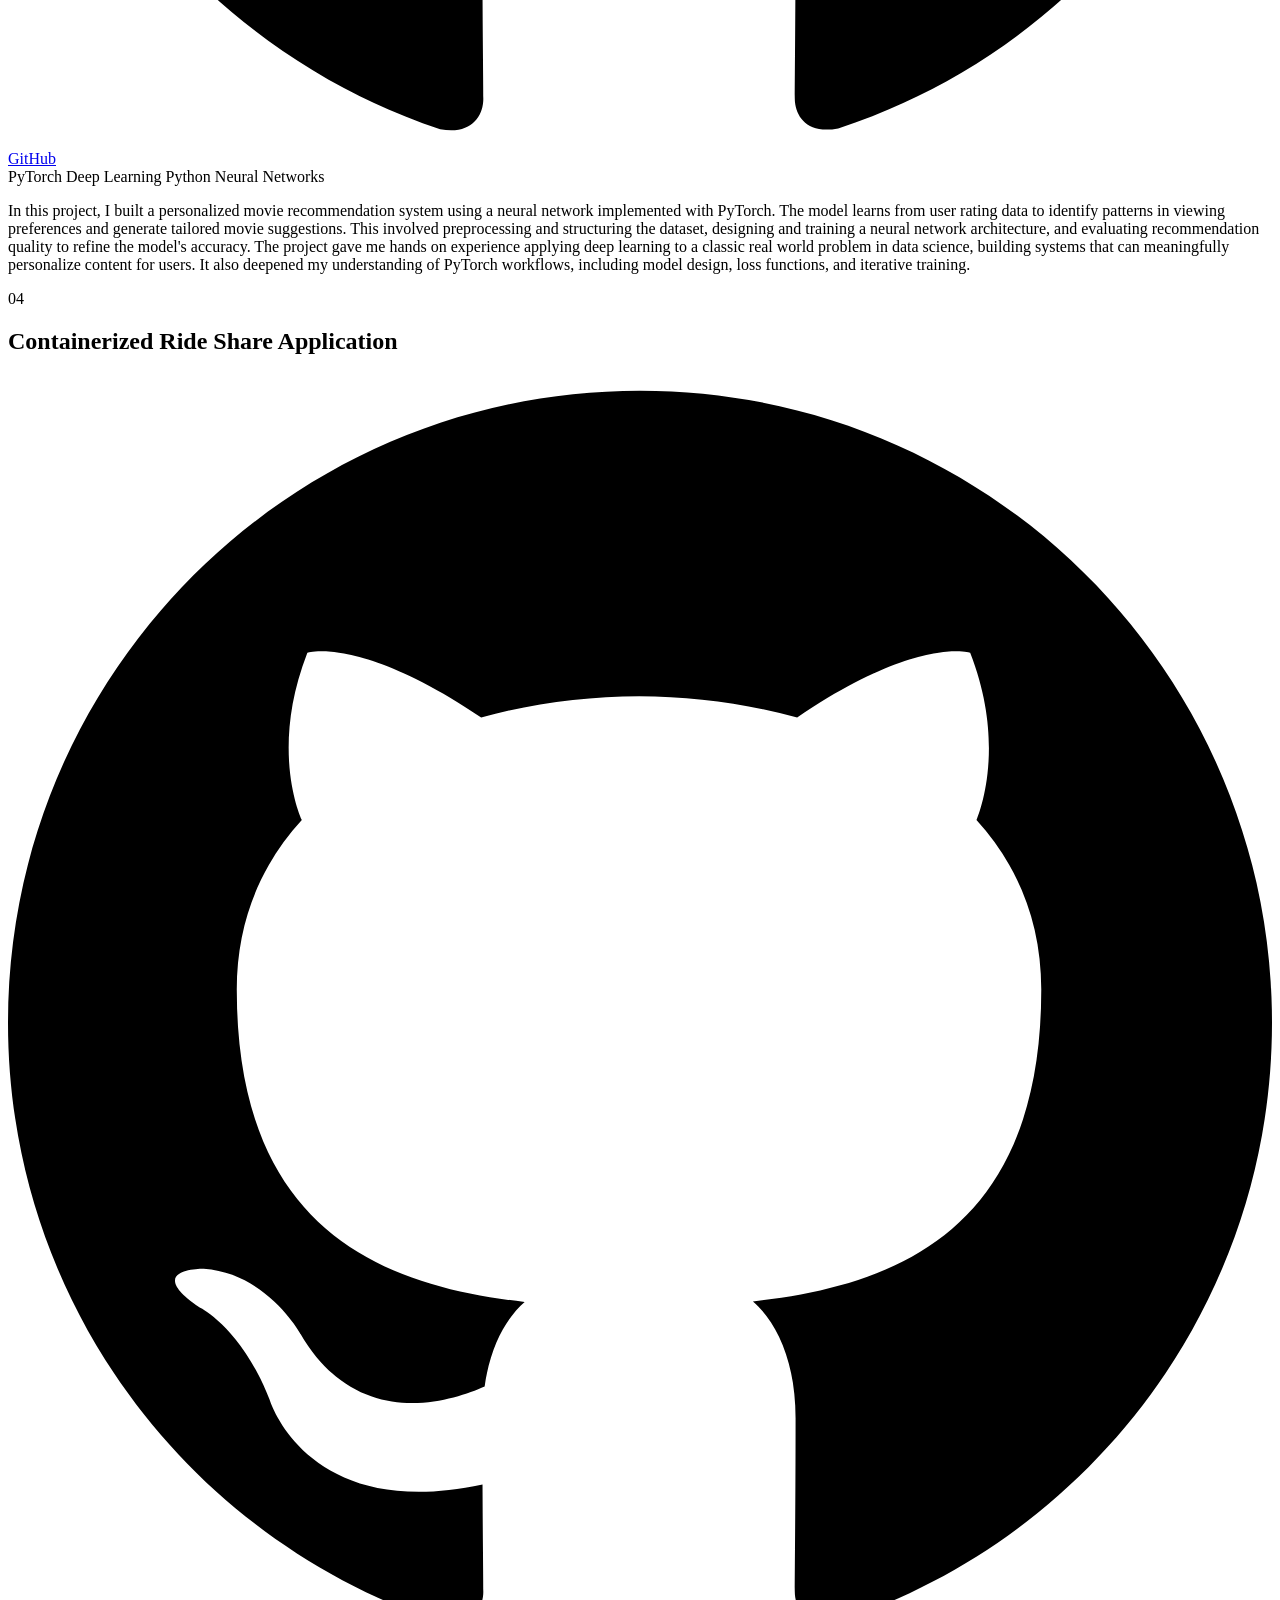
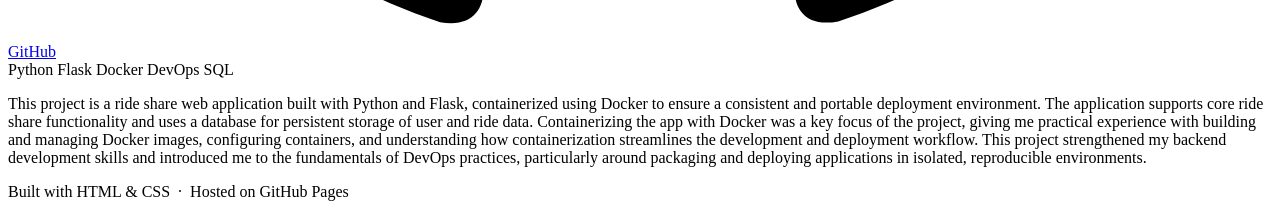
==== commit 48ecabca: "Update stylesheet link in projects.html" ====
--- a/projects.html
+++ b/projects.html
@@ -4,7 +4,7 @@
     <meta charset="UTF-8">
     <meta name="viewport" content="width=device-width, initial-scale=1.0">
     <title>Projects — Sorine Andronic</title>
-    <link rel="stylesheet" href="./resources/css/index.css">
+    <link rel="stylesheet" href="/portfolio/resources/css/index.css">
 </head>
 <body>
 
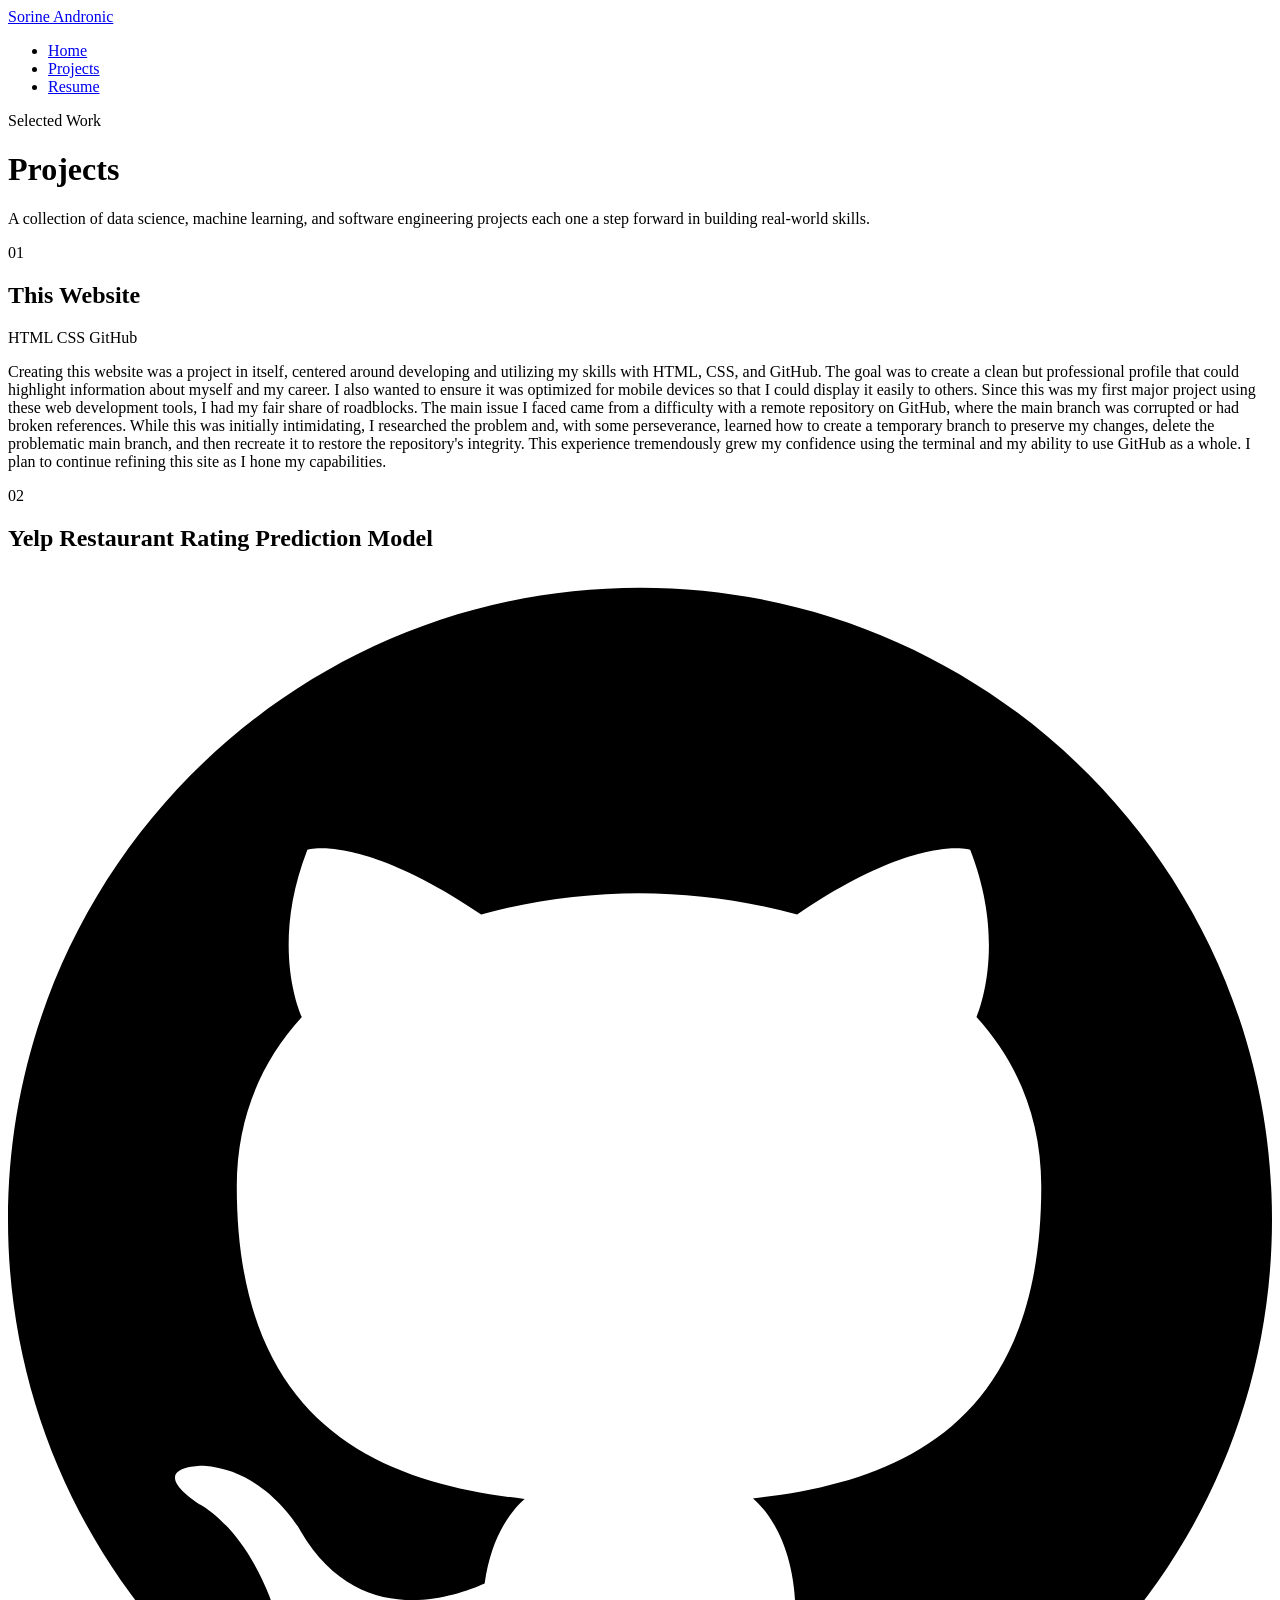
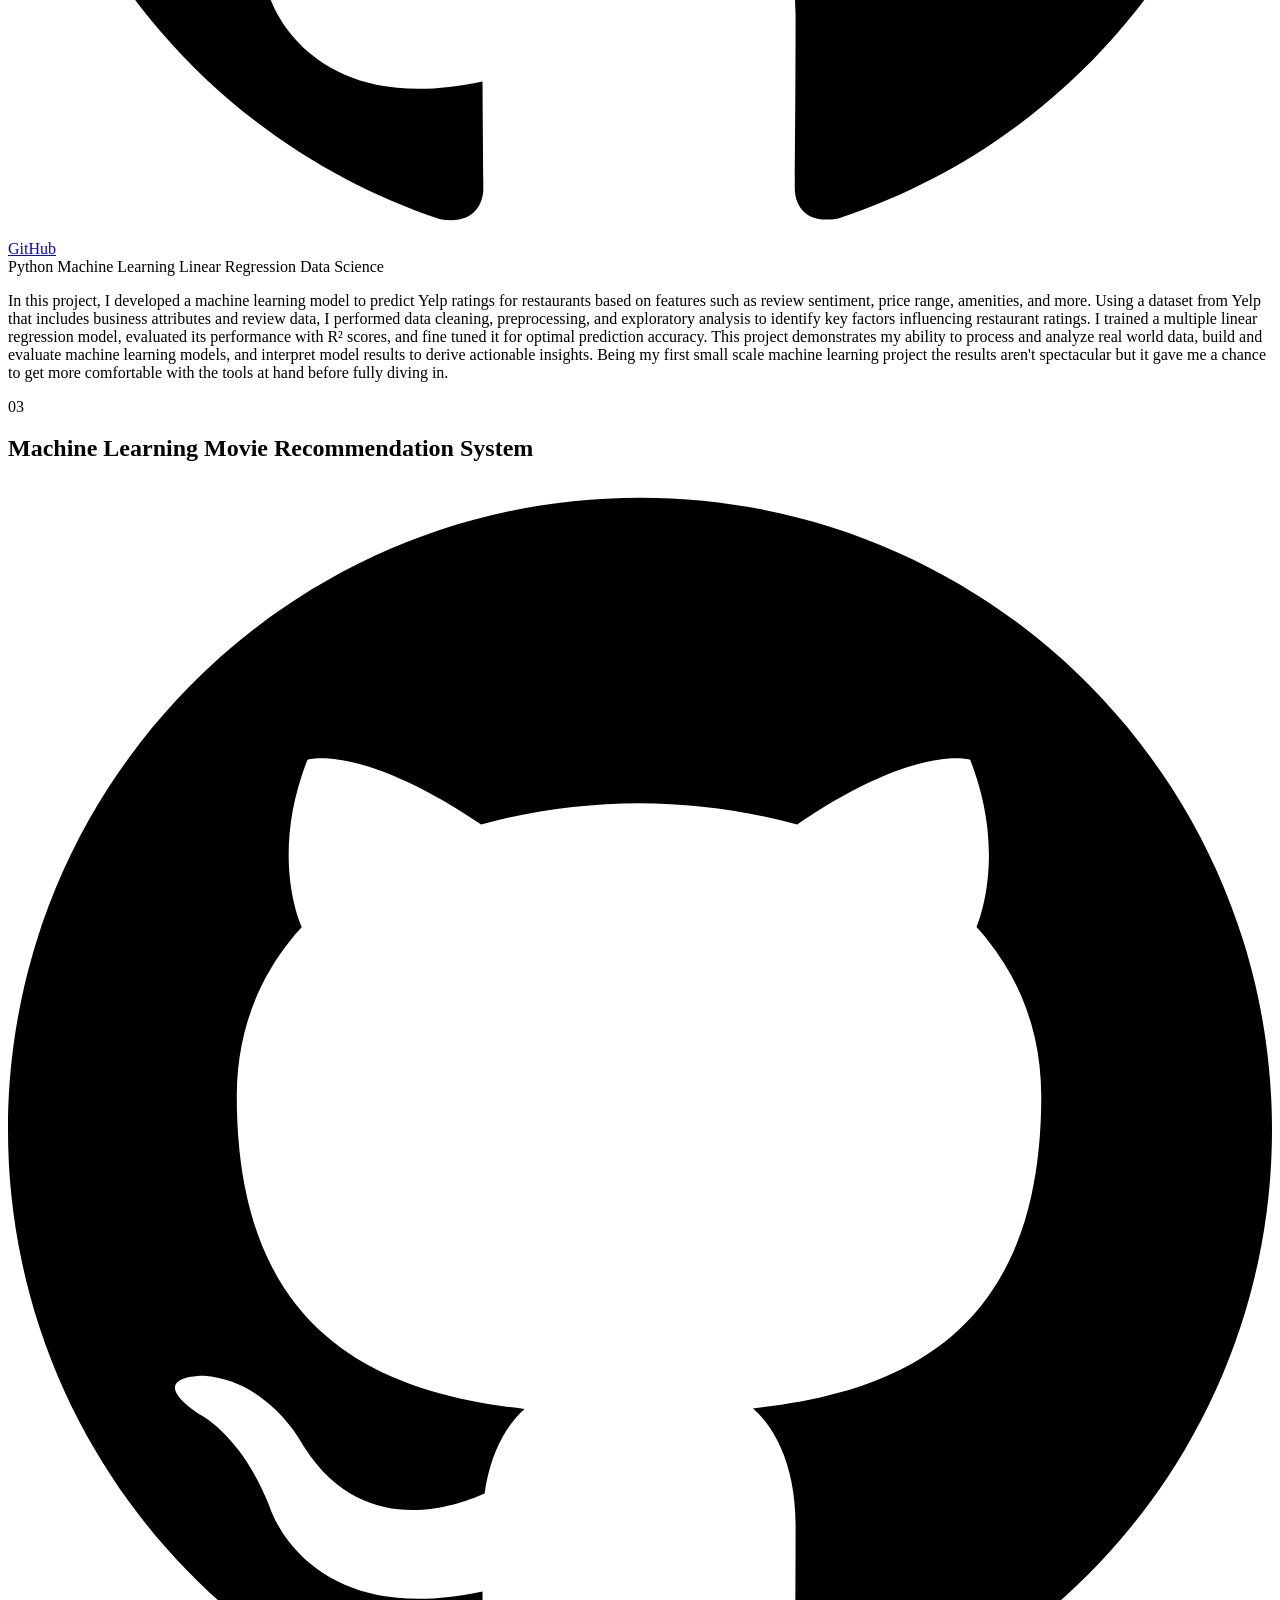
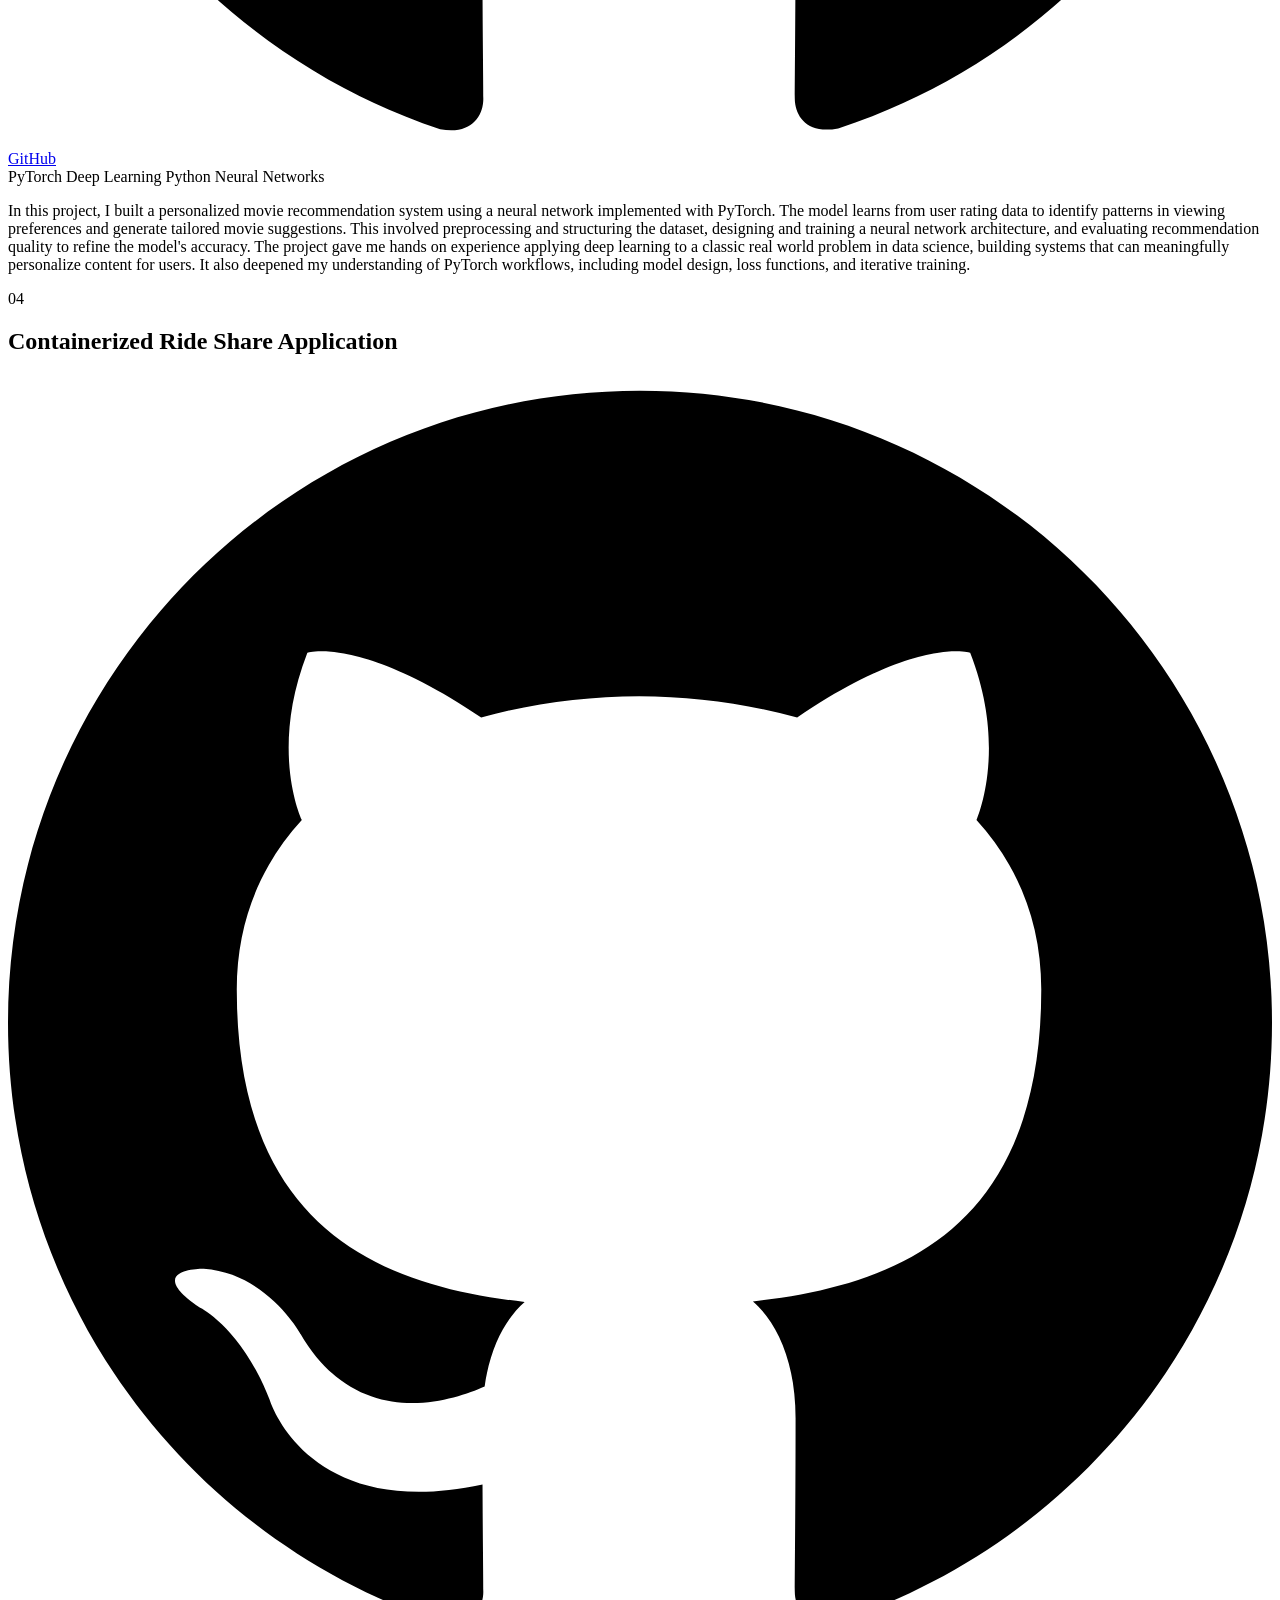
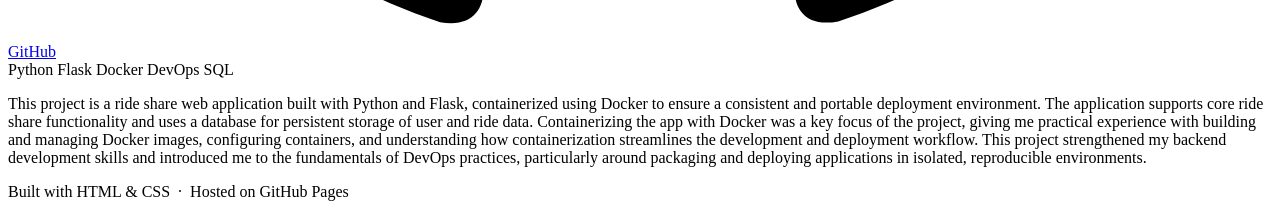
==== commit 19de84c8: "Adjusting description of Yelp review project" ====
--- a/projects.html
+++ b/projects.html
@@ -67,12 +67,13 @@
                 <span class="tag">Linear Regression</span>
                 <span class="tag">Data Science</span>
             </div>
-            <img class="card-image" src="./resources/images/YelpRatingModelExample.jpg" alt="Yelp Rating Model Example">
             <div class="card-body">
                 <p>In this project, I developed a machine learning model to predict Yelp ratings for restaurants based on features such as review sentiment, price range, amenities, and more. 
                     Using a dataset from Yelp that includes business attributes and review data, I performed data cleaning, preprocessing, and exploratory analysis to identify key factors influencing restaurant ratings. 
                     I trained a multiple linear regression model, evaluated its performance with R² scores, and fine tuned it for optimal prediction accuracy. 
-                    This project demonstrates my ability to process and analyze real world data, build and evaluate machine learning models, and interpret model results to derive actionable insights.</p>
+                    This project demonstrates my ability to process and analyze real world data, build and evaluate machine learning models, and interpret model results to derive actionable insights. 
+                    Being my first small scale machine learning project the results aren't spectacular but it gave me a chance
+                    to get more comfortable with the tools at hand before fully diving in.</p>
             </div>
         </article>
 
